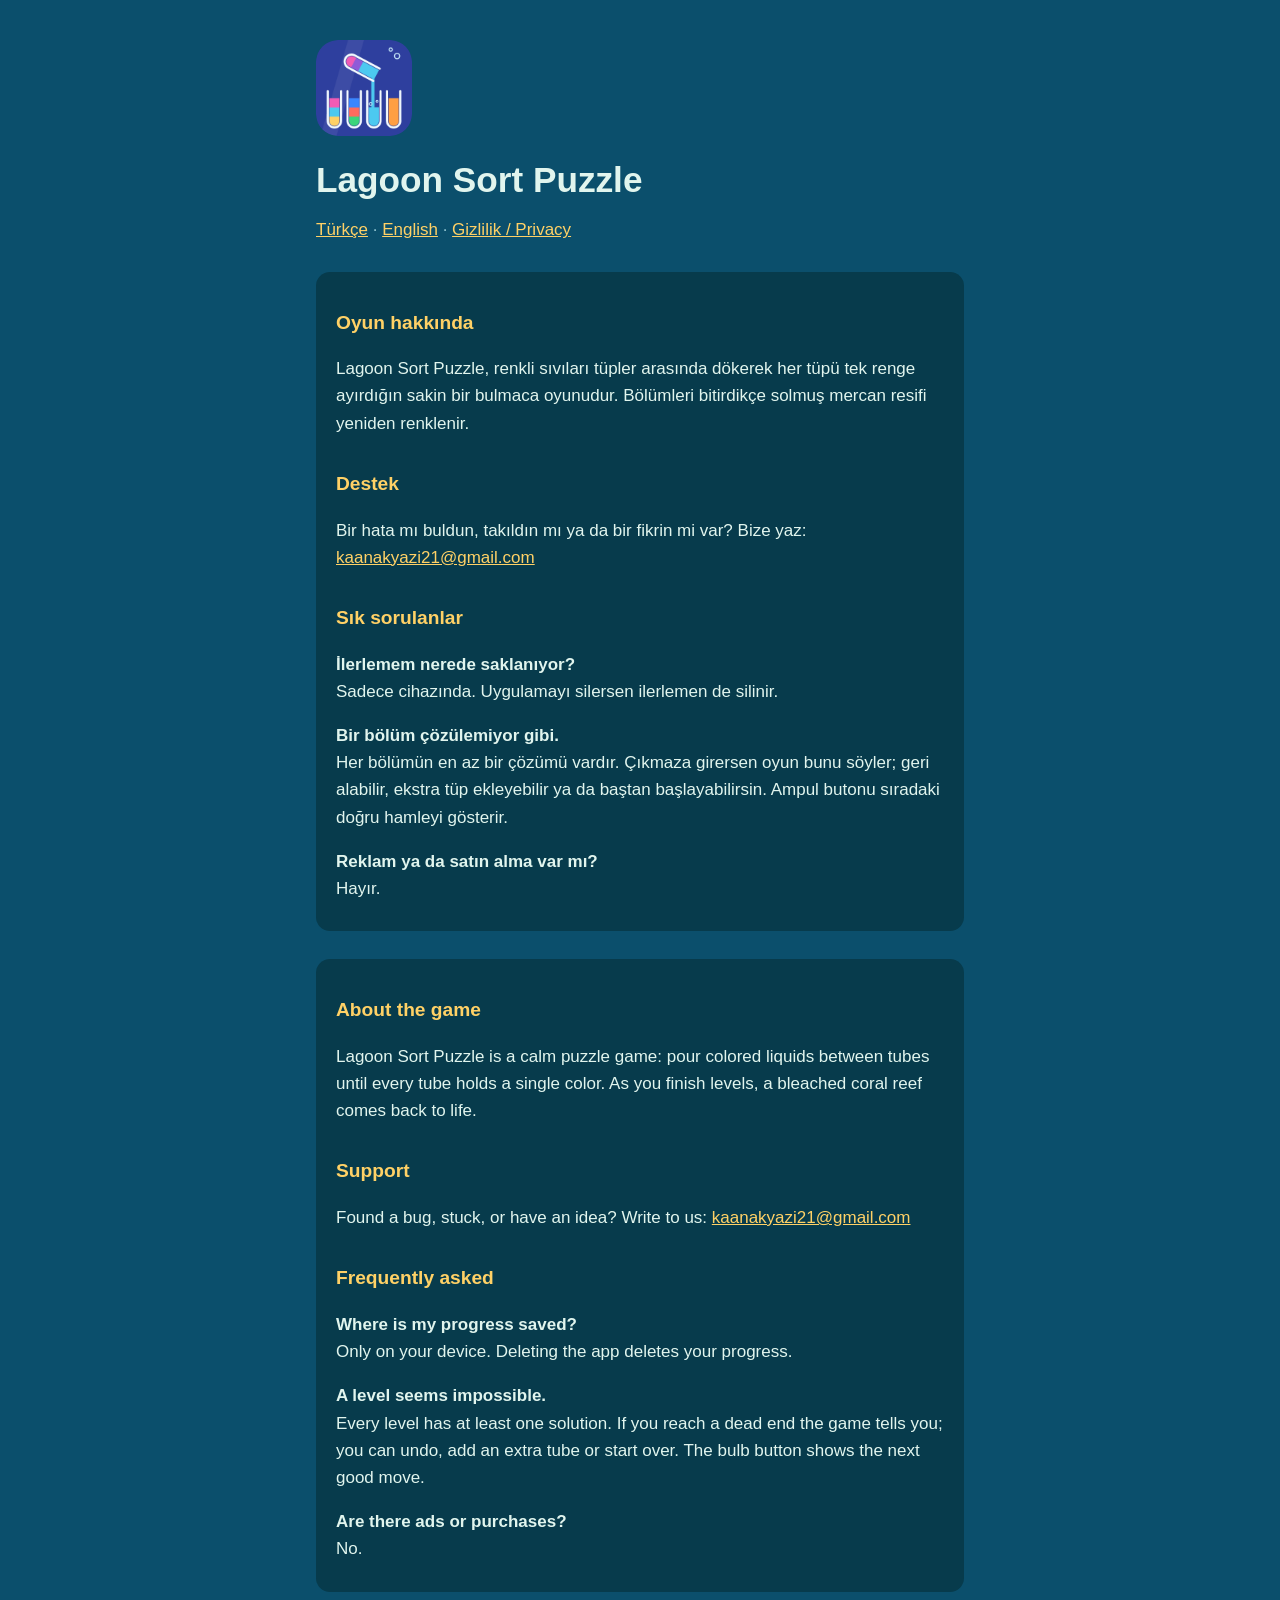
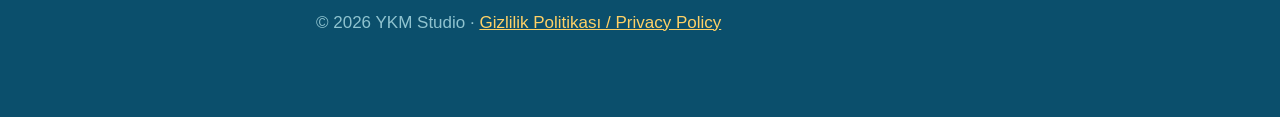
==== index.html @ bd1db84c "Support and privacy pages for Lagoon Sort Puzzle" ====
<!doctype html>
<html lang="tr">
<head>
<meta charset="utf-8">
<meta name="viewport" content="width=device-width, initial-scale=1">
<title>Lagoon Sort Puzzle – Destek / Support</title>
<link rel="stylesheet" href="style.css">
</head>
<body>
<main>
<img class="logo" src="logo.png" alt="Lagoon Sort Puzzle">
<h1>Lagoon Sort Puzzle</h1>
<nav class="dim"><a href="#tr">Türkçe</a> · <a href="#en">English</a> · <a href="privacy.html">Gizlilik / Privacy</a></nav>

<section class="lang" id="tr">
<h2>Oyun hakkında</h2>
<p>Lagoon Sort Puzzle, renkli sıvıları tüpler arasında dökerek her tüpü tek renge ayırdığın sakin bir bulmaca oyunudur. Bölümleri bitirdikçe solmuş mercan resifi yeniden renklenir.</p>
<h2>Destek</h2>
<p>Bir hata mı buldun, takıldın mı ya da bir fikrin mi var? Bize yaz: <a href="mailto:kaanakyazi21@gmail.com">kaanakyazi21@gmail.com</a></p>
<h2>Sık sorulanlar</h2>
<p><strong>İlerlemem nerede saklanıyor?</strong><br>Sadece cihazında. Uygulamayı silersen ilerlemen de silinir.</p>
<p><strong>Bir bölüm çözülemiyor gibi.</strong><br>Her bölümün en az bir çözümü vardır. Çıkmaza girersen oyun bunu söyler; geri alabilir, ekstra tüp ekleyebilir ya da baştan başlayabilirsin. Ampul butonu sıradaki doğru hamleyi gösterir.</p>
<p><strong>Reklam ya da satın alma var mı?</strong><br>Hayır.</p>
</section>

<section class="lang" id="en">
<h2>About the game</h2>
<p>Lagoon Sort Puzzle is a calm puzzle game: pour colored liquids between tubes until every tube holds a single color. As you finish levels, a bleached coral reef comes back to life.</p>
<h2>Support</h2>
<p>Found a bug, stuck, or have an idea? Write to us: <a href="mailto:kaanakyazi21@gmail.com">kaanakyazi21@gmail.com</a></p>
<h2>Frequently asked</h2>
<p><strong>Where is my progress saved?</strong><br>Only on your device. Deleting the app deletes your progress.</p>
<p><strong>A level seems impossible.</strong><br>Every level has at least one solution. If you reach a dead end the game tells you; you can undo, add an extra tube or start over. The bulb button shows the next good move.</p>
<p><strong>Are there ads or purchases?</strong><br>No.</p>
</section>

<p class="dim">© 2026 YKM Studio · <a href="privacy.html">Gizlilik Politikası / Privacy Policy</a></p>
</main>
</body>
</html>
---- style.css ----
:root { --bg:#0B4F6C; --panel:#073B4C; --text:#E1F5EE; --dim:#8FC3CF; --accent:#FFD166; }
* { box-sizing:border-box; }
body { margin:0; background:var(--bg); color:var(--text); font:17px/1.6 -apple-system, BlinkMacSystemFont, "Segoe UI", Roboto, sans-serif; }
main { max-width:680px; margin:0 auto; padding:40px 16px 64px; }
h1 { font-size:2.2rem; margin:0 0 4px; }
h2 { font-size:1.2rem; margin-top:2rem; color:var(--accent); }
.dim { color:var(--dim); }
a { color:var(--accent); }
.logo { width:96px; height:96px; border-radius:22px; display:block; margin:0 0 16px; }
.lang { background:var(--panel); border-radius:14px; padding:4px 20px 12px; margin-top:28px; }
nav { margin:8px 0 0; }
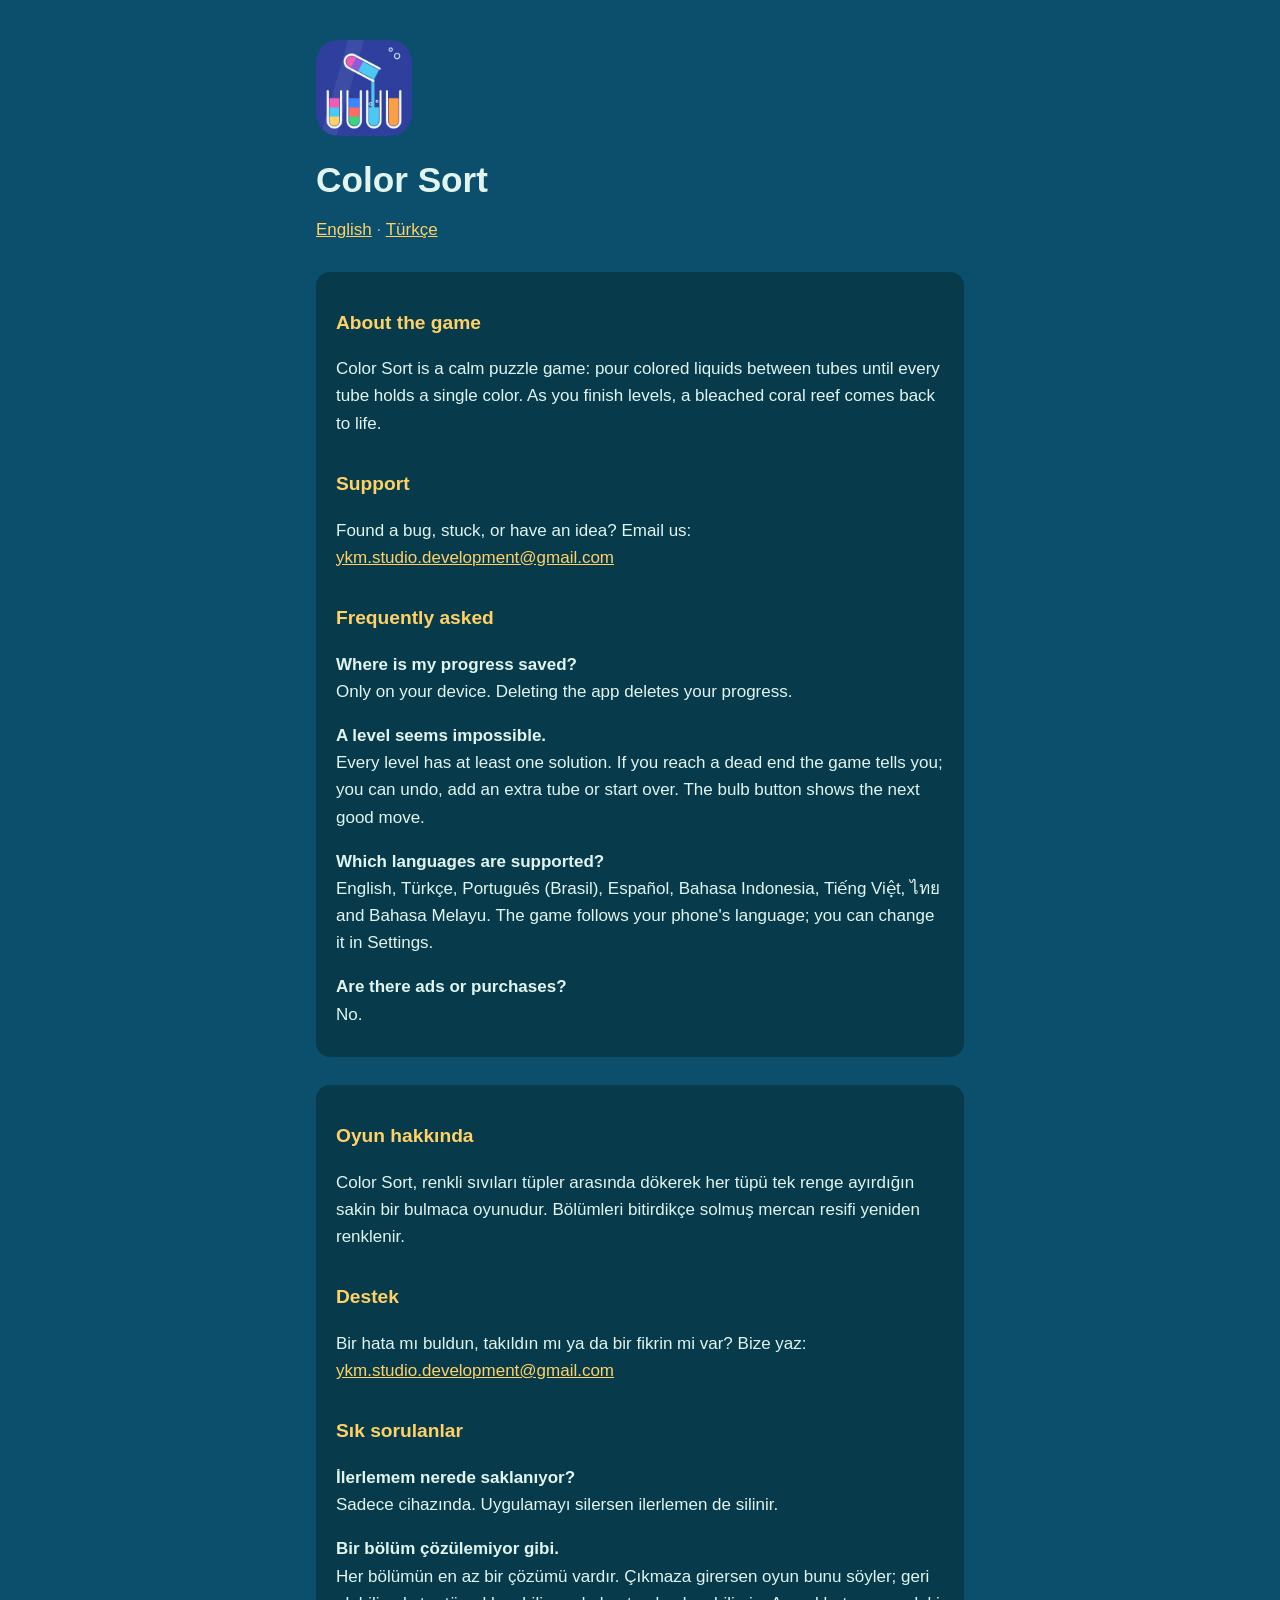
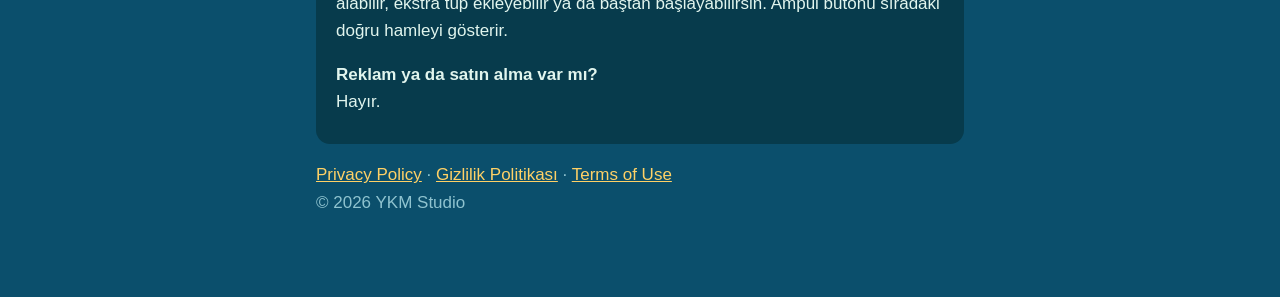
==== commit 33d31ac6: "Color Sort: YKM Studio privacy policy (EN + KVKK TR), terms of use, new contact email Co-Authored-By" ====
--- a/index.html
+++ b/index.html
@@ -1,40 +1,41 @@
 <!doctype html>
-<html lang="tr">
+<html lang="en">
 <head>
 <meta charset="utf-8">
 <meta name="viewport" content="width=device-width, initial-scale=1">
-<title>Lagoon Sort Puzzle – Destek / Support</title>
+<title>Color Sort Support</title>
 <link rel="stylesheet" href="style.css">
 </head>
 <body>
 <main>
-<img class="logo" src="logo.png" alt="Lagoon Sort Puzzle">
-<h1>Lagoon Sort Puzzle</h1>
-<nav class="dim"><a href="#tr">Türkçe</a> · <a href="#en">English</a> · <a href="privacy.html">Gizlilik / Privacy</a></nav>
+<img class="logo" src="logo.png" alt="Color Sort">
+<h1>Color Sort</h1>
+<nav class="dim"><a href="#en">English</a> · <a href="#tr">Türkçe</a></nav>
+
+<section class="lang" id="en">
+<h2>About the game</h2>
+<p>Color Sort is a calm puzzle game: pour colored liquids between tubes until every tube holds a single color. As you finish levels, a bleached coral reef comes back to life.</p>
+<h2>Support</h2>
+<p>Found a bug, stuck, or have an idea? Email us:<br><a href="mailto:ykm.studio.development@gmail.com">ykm.studio.development@gmail.com</a></p>
+<h2>Frequently asked</h2>
+<p><strong>Where is my progress saved?</strong><br>Only on your device. Deleting the app deletes your progress.</p>
+<p><strong>A level seems impossible.</strong><br>Every level has at least one solution. If you reach a dead end the game tells you; you can undo, add an extra tube or start over. The bulb button shows the next good move.</p>
+<p><strong>Which languages are supported?</strong><br>English, Türkçe, Português (Brasil), Español, Bahasa Indonesia, Tiếng Việt, ไทย and Bahasa Melayu. The game follows your phone's language; you can change it in Settings.</p>
+<p><strong>Are there ads or purchases?</strong><br>No.</p>
+</section>
 
 <section class="lang" id="tr">
 <h2>Oyun hakkında</h2>
-<p>Lagoon Sort Puzzle, renkli sıvıları tüpler arasında dökerek her tüpü tek renge ayırdığın sakin bir bulmaca oyunudur. Bölümleri bitirdikçe solmuş mercan resifi yeniden renklenir.</p>
+<p>Color Sort, renkli sıvıları tüpler arasında dökerek her tüpü tek renge ayırdığın sakin bir bulmaca oyunudur. Bölümleri bitirdikçe solmuş mercan resifi yeniden renklenir.</p>
 <h2>Destek</h2>
-<p>Bir hata mı buldun, takıldın mı ya da bir fikrin mi var? Bize yaz: <a href="mailto:kaanakyazi21@gmail.com">kaanakyazi21@gmail.com</a></p>
+<p>Bir hata mı buldun, takıldın mı ya da bir fikrin mi var? Bize yaz:<br><a href="mailto:ykm.studio.development@gmail.com">ykm.studio.development@gmail.com</a></p>
 <h2>Sık sorulanlar</h2>
 <p><strong>İlerlemem nerede saklanıyor?</strong><br>Sadece cihazında. Uygulamayı silersen ilerlemen de silinir.</p>
 <p><strong>Bir bölüm çözülemiyor gibi.</strong><br>Her bölümün en az bir çözümü vardır. Çıkmaza girersen oyun bunu söyler; geri alabilir, ekstra tüp ekleyebilir ya da baştan başlayabilirsin. Ampul butonu sıradaki doğru hamleyi gösterir.</p>
 <p><strong>Reklam ya da satın alma var mı?</strong><br>Hayır.</p>
 </section>
 
-<section class="lang" id="en">
-<h2>About the game</h2>
-<p>Lagoon Sort Puzzle is a calm puzzle game: pour colored liquids between tubes until every tube holds a single color. As you finish levels, a bleached coral reef comes back to life.</p>
-<h2>Support</h2>
-<p>Found a bug, stuck, or have an idea? Write to us: <a href="mailto:kaanakyazi21@gmail.com">kaanakyazi21@gmail.com</a></p>
-<h2>Frequently asked</h2>
-<p><strong>Where is my progress saved?</strong><br>Only on your device. Deleting the app deletes your progress.</p>
-<p><strong>A level seems impossible.</strong><br>Every level has at least one solution. If you reach a dead end the game tells you; you can undo, add an extra tube or start over. The bulb button shows the next good move.</p>
-<p><strong>Are there ads or purchases?</strong><br>No.</p>
-</section>
-
-<p class="dim">© 2026 YKM Studio · <a href="privacy.html">Gizlilik Politikası / Privacy Policy</a></p>
+<p class="dim"><a href="privacy.html">Privacy Policy</a> · <a href="privacy-tr.html">Gizlilik Politikası</a> · <a href="terms.html">Terms of Use</a><br>© 2026 YKM Studio</p>
 </main>
 </body>
 </html>
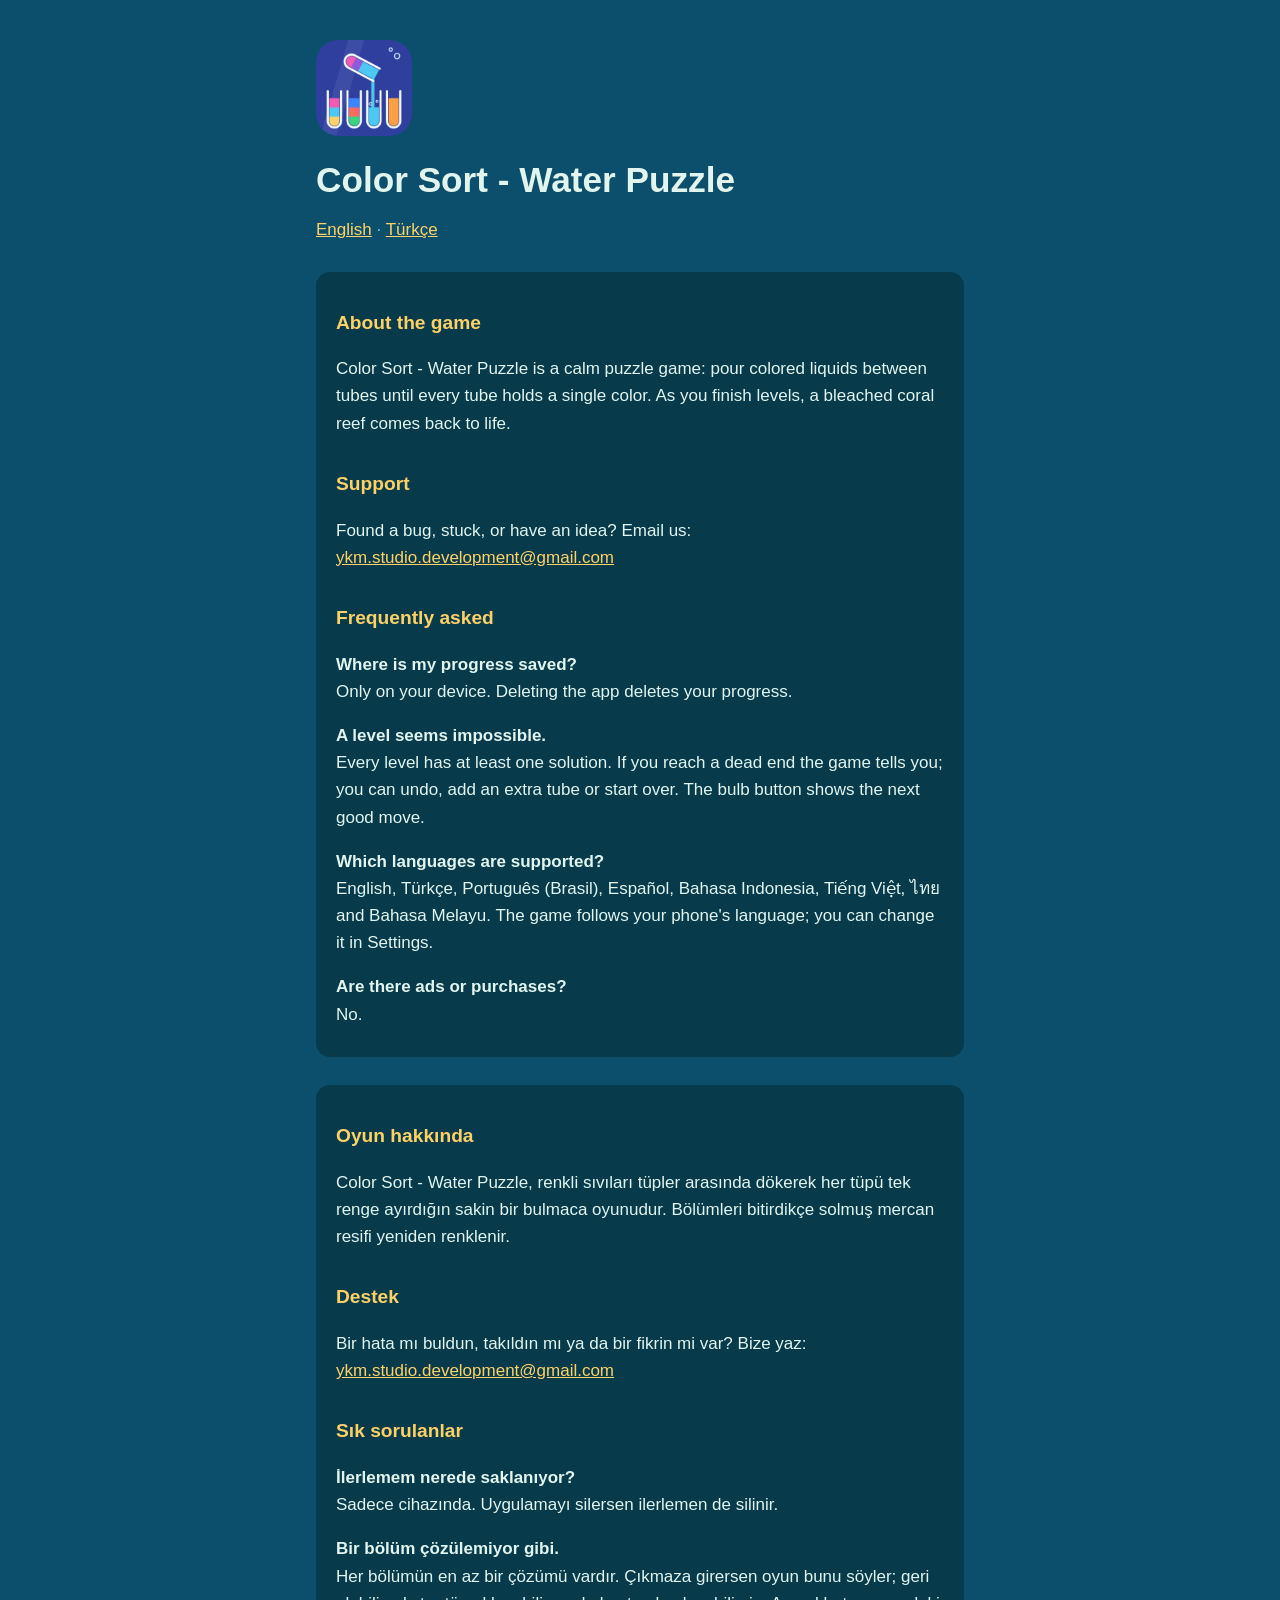
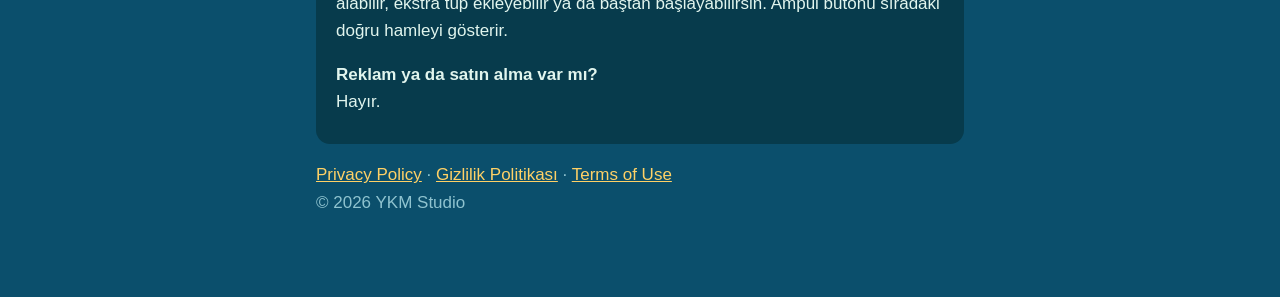
==== commit 84ebfccb: "Store name Color Sort - Water Puzzle Co-Authored-By: Claude Opus 5.5 <noreply@anthropic.com>" ====
--- a/index.html
+++ b/index.html
@@ -9,12 +9,12 @@
 <body>
 <main>
 <img class="logo" src="logo.png" alt="Color Sort">
-<h1>Color Sort</h1>
+<h1>Color Sort - Water Puzzle</h1>
 <nav class="dim"><a href="#en">English</a> · <a href="#tr">Türkçe</a></nav>
 
 <section class="lang" id="en">
 <h2>About the game</h2>
-<p>Color Sort is a calm puzzle game: pour colored liquids between tubes until every tube holds a single color. As you finish levels, a bleached coral reef comes back to life.</p>
+<p>Color Sort - Water Puzzle is a calm puzzle game: pour colored liquids between tubes until every tube holds a single color. As you finish levels, a bleached coral reef comes back to life.</p>
 <h2>Support</h2>
 <p>Found a bug, stuck, or have an idea? Email us:<br><a href="mailto:ykm.studio.development@gmail.com">ykm.studio.development@gmail.com</a></p>
 <h2>Frequently asked</h2>
@@ -26,7 +26,7 @@
 
 <section class="lang" id="tr">
 <h2>Oyun hakkında</h2>
-<p>Color Sort, renkli sıvıları tüpler arasında dökerek her tüpü tek renge ayırdığın sakin bir bulmaca oyunudur. Bölümleri bitirdikçe solmuş mercan resifi yeniden renklenir.</p>
+<p>Color Sort - Water Puzzle, renkli sıvıları tüpler arasında dökerek her tüpü tek renge ayırdığın sakin bir bulmaca oyunudur. Bölümleri bitirdikçe solmuş mercan resifi yeniden renklenir.</p>
 <h2>Destek</h2>
 <p>Bir hata mı buldun, takıldın mı ya da bir fikrin mi var? Bize yaz:<br><a href="mailto:ykm.studio.development@gmail.com">ykm.studio.development@gmail.com</a></p>
 <h2>Sık sorulanlar</h2>
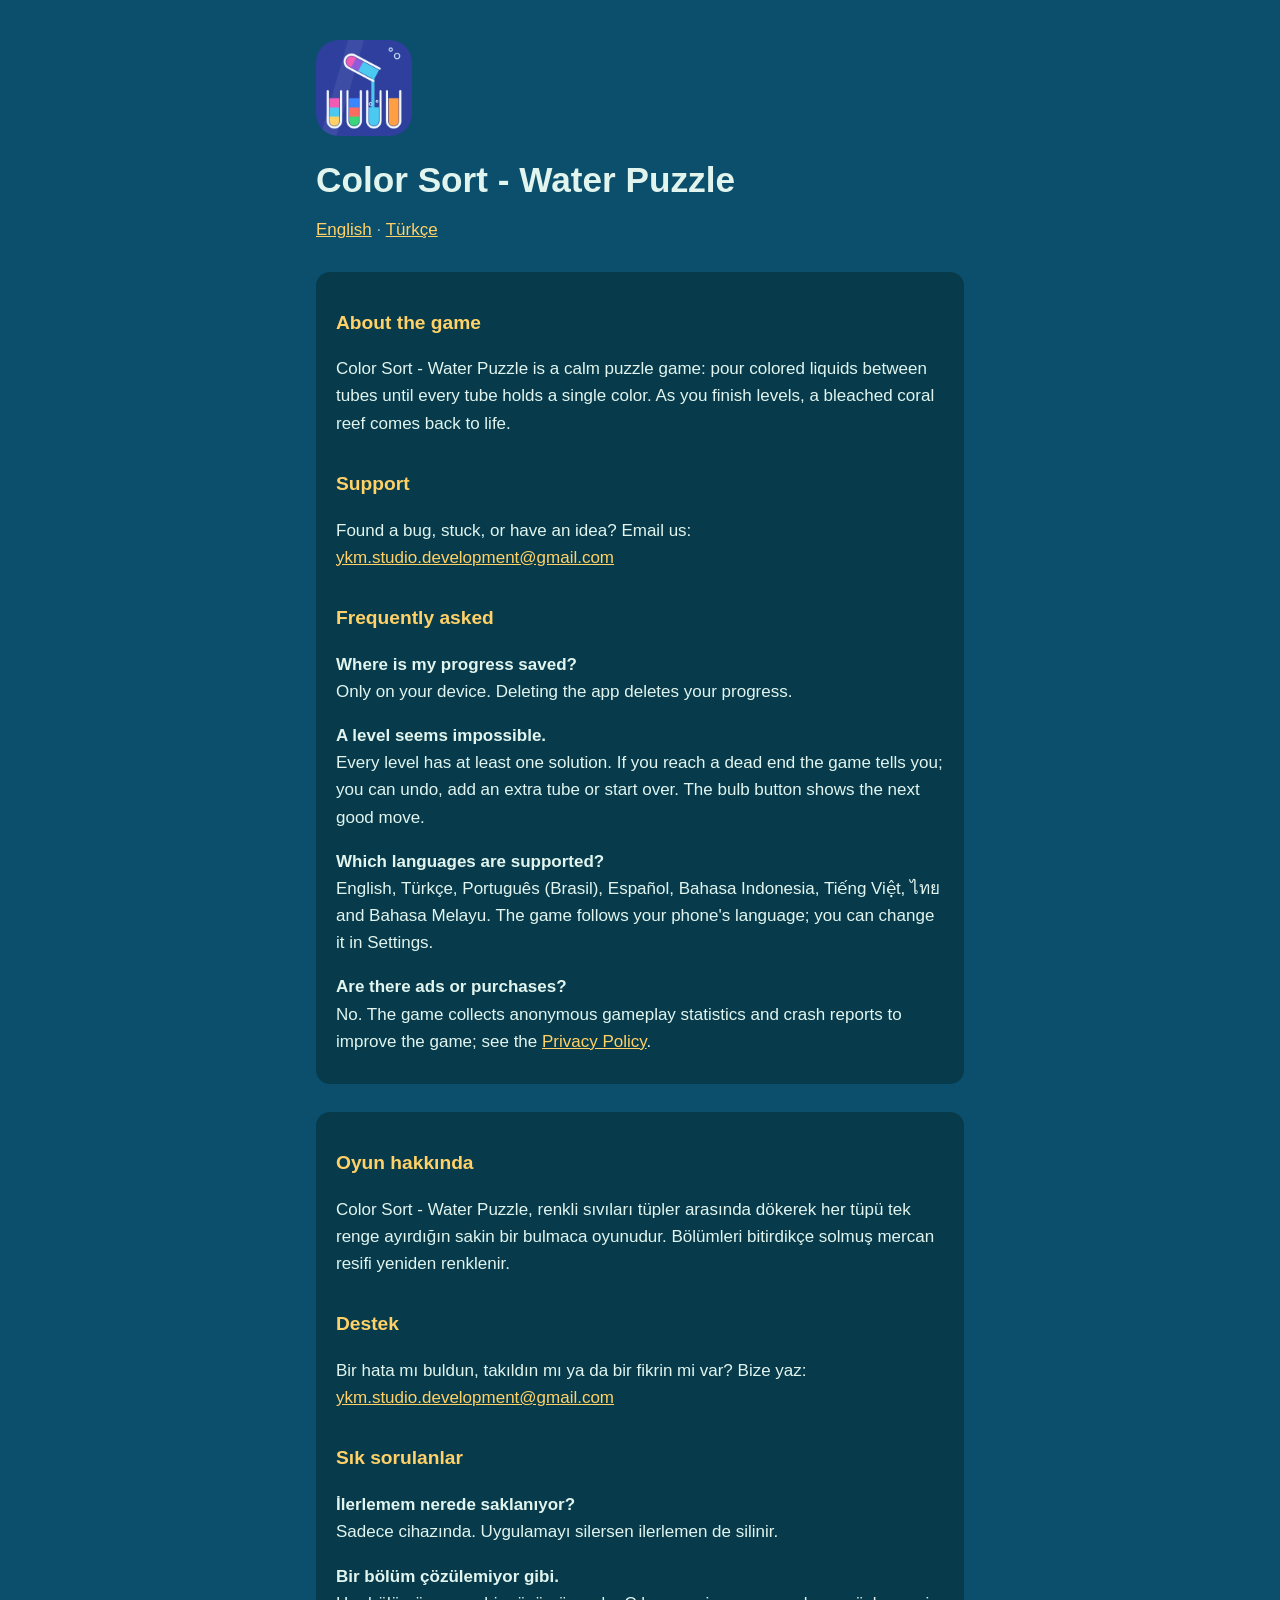
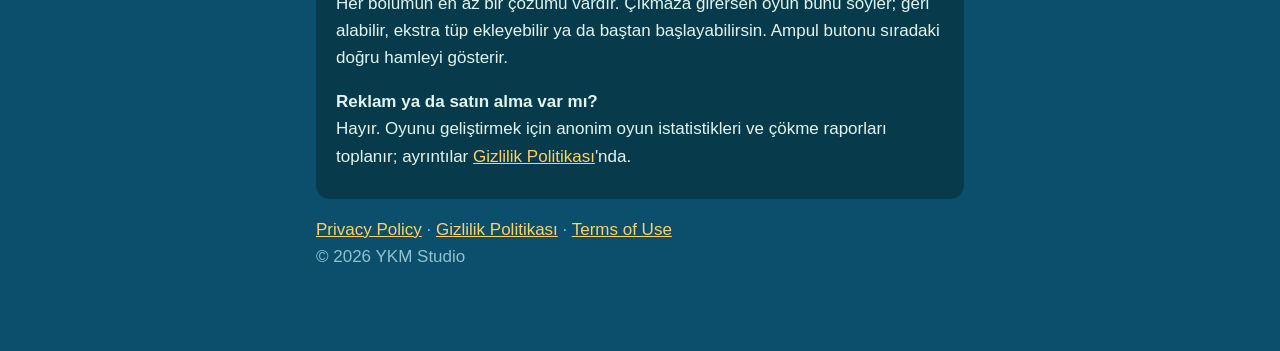
==== commit 68a9d929: "Privacy: anonymous Firebase Analytics and Crashlytics Co-Authored-By: Claude Opus 5.5 <noreply@anthr" ====
--- a/index.html
+++ b/index.html
@@ -21,7 +21,7 @@
 <p><strong>Where is my progress saved?</strong><br>Only on your device. Deleting the app deletes your progress.</p>
 <p><strong>A level seems impossible.</strong><br>Every level has at least one solution. If you reach a dead end the game tells you; you can undo, add an extra tube or start over. The bulb button shows the next good move.</p>
 <p><strong>Which languages are supported?</strong><br>English, Türkçe, Português (Brasil), Español, Bahasa Indonesia, Tiếng Việt, ไทย and Bahasa Melayu. The game follows your phone's language; you can change it in Settings.</p>
-<p><strong>Are there ads or purchases?</strong><br>No.</p>
+<p><strong>Are there ads or purchases?</strong><br>No. The game collects anonymous gameplay statistics and crash reports to improve the game; see the <a href="privacy.html">Privacy Policy</a>.</p>
 </section>
 
 <section class="lang" id="tr">
@@ -32,7 +32,7 @@
 <h2>Sık sorulanlar</h2>
 <p><strong>İlerlemem nerede saklanıyor?</strong><br>Sadece cihazında. Uygulamayı silersen ilerlemen de silinir.</p>
 <p><strong>Bir bölüm çözülemiyor gibi.</strong><br>Her bölümün en az bir çözümü vardır. Çıkmaza girersen oyun bunu söyler; geri alabilir, ekstra tüp ekleyebilir ya da baştan başlayabilirsin. Ampul butonu sıradaki doğru hamleyi gösterir.</p>
-<p><strong>Reklam ya da satın alma var mı?</strong><br>Hayır.</p>
+<p><strong>Reklam ya da satın alma var mı?</strong><br>Hayır. Oyunu geliştirmek için anonim oyun istatistikleri ve çökme raporları toplanır; ayrıntılar <a href="privacy-tr.html">Gizlilik Politikası</a>'nda.</p>
 </section>
 
 <p class="dim"><a href="privacy.html">Privacy Policy</a> · <a href="privacy-tr.html">Gizlilik Politikası</a> · <a href="terms.html">Terms of Use</a><br>© 2026 YKM Studio</p>
